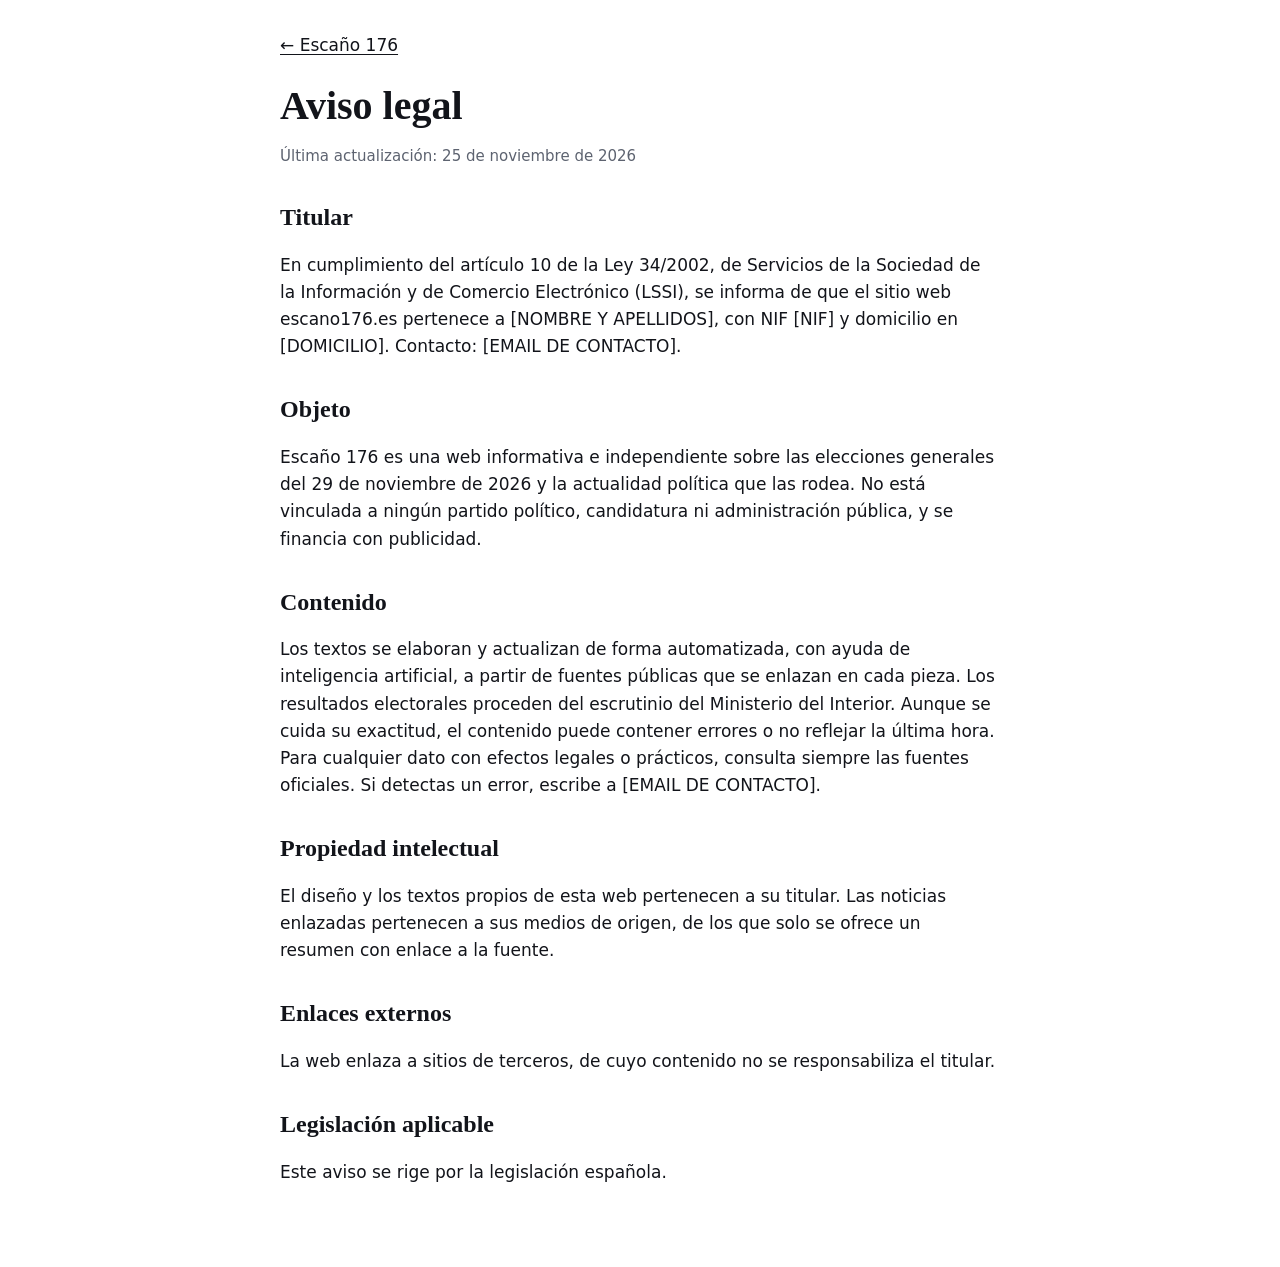
==== aviso-legal.html @ 7b88cfe5 "Publica Escaño 176: web de las elecciones generales del 29N Co-Authored-By: Claude Opus 5.5 <noreply" ====
<!DOCTYPE html>
<html lang="es">
<head>
<meta charset="utf-8">
<meta name="viewport" content="width=device-width, initial-scale=1">
<title>Aviso legal · Escaño 176</title>
<link rel="canonical" href="https://escano176.es/aviso-legal.html">
<!-- ADSENSE-HEAD: aquí irá el código de AdSense cuando haya ID de editor -->
<style>
:root{color-scheme:light dark;--bg:light-dark(#fff,#111318);--ink:light-dark(#12141a,#eceef2);--mute:light-dark(#5d6370,#9aa1ad)}
body{margin:0;background:var(--bg);color:var(--ink);font:17px/1.6 "Public Sans",system-ui,sans-serif}
main{max-width:720px;margin:0 auto;padding:32px max(5vw,16px) 64px}
h1,h2{font-family:Newsreader,Georgia,serif;line-height:1.15}h1{font-size:40px;margin:24px 0 8px}h2{font-size:24px;margin-top:36px}
a{color:inherit;text-underline-offset:3px}.mute{color:var(--mute);font-size:15px}
</style>
</head>
<body>
<main>
<a href="/">← Escaño 176</a>
<h1>Aviso legal</h1>
<p class="mute">Última actualización: 25 de noviembre de 2026</p>

<h2>Titular</h2>
<p>En cumplimiento del artículo 10 de la Ley 34/2002, de Servicios de la Sociedad de la Información y de Comercio Electrónico (LSSI), se informa de que el sitio web escano176.es pertenece a [NOMBRE Y APELLIDOS], con NIF [NIF] y domicilio en [DOMICILIO]. Contacto: [EMAIL DE CONTACTO].</p>

<h2>Objeto</h2>
<p>Escaño 176 es una web informativa e independiente sobre las elecciones generales del 29 de noviembre de 2026 y la actualidad política que las rodea. No está vinculada a ningún partido político, candidatura ni administración pública, y se financia con publicidad.</p>

<h2>Contenido</h2>
<p>Los textos se elaboran y actualizan de forma automatizada, con ayuda de inteligencia artificial, a partir de fuentes públicas que se enlazan en cada pieza. Los resultados electorales proceden del escrutinio del Ministerio del Interior. Aunque se cuida su exactitud, el contenido puede contener errores o no reflejar la última hora. Para cualquier dato con efectos legales o prácticos, consulta siempre las fuentes oficiales. Si detectas un error, escribe a [EMAIL DE CONTACTO].</p>

<h2>Propiedad intelectual</h2>
<p>El diseño y los textos propios de esta web pertenecen a su titular. Las noticias enlazadas pertenecen a sus medios de origen, de los que solo se ofrece un resumen con enlace a la fuente.</p>

<h2>Enlaces externos</h2>
<p>La web enlaza a sitios de terceros, de cuyo contenido no se responsabiliza el titular.</p>

<h2>Legislación aplicable</h2>
<p>Este aviso se rige por la legislación española.</p>
</main>
</body>
</html>
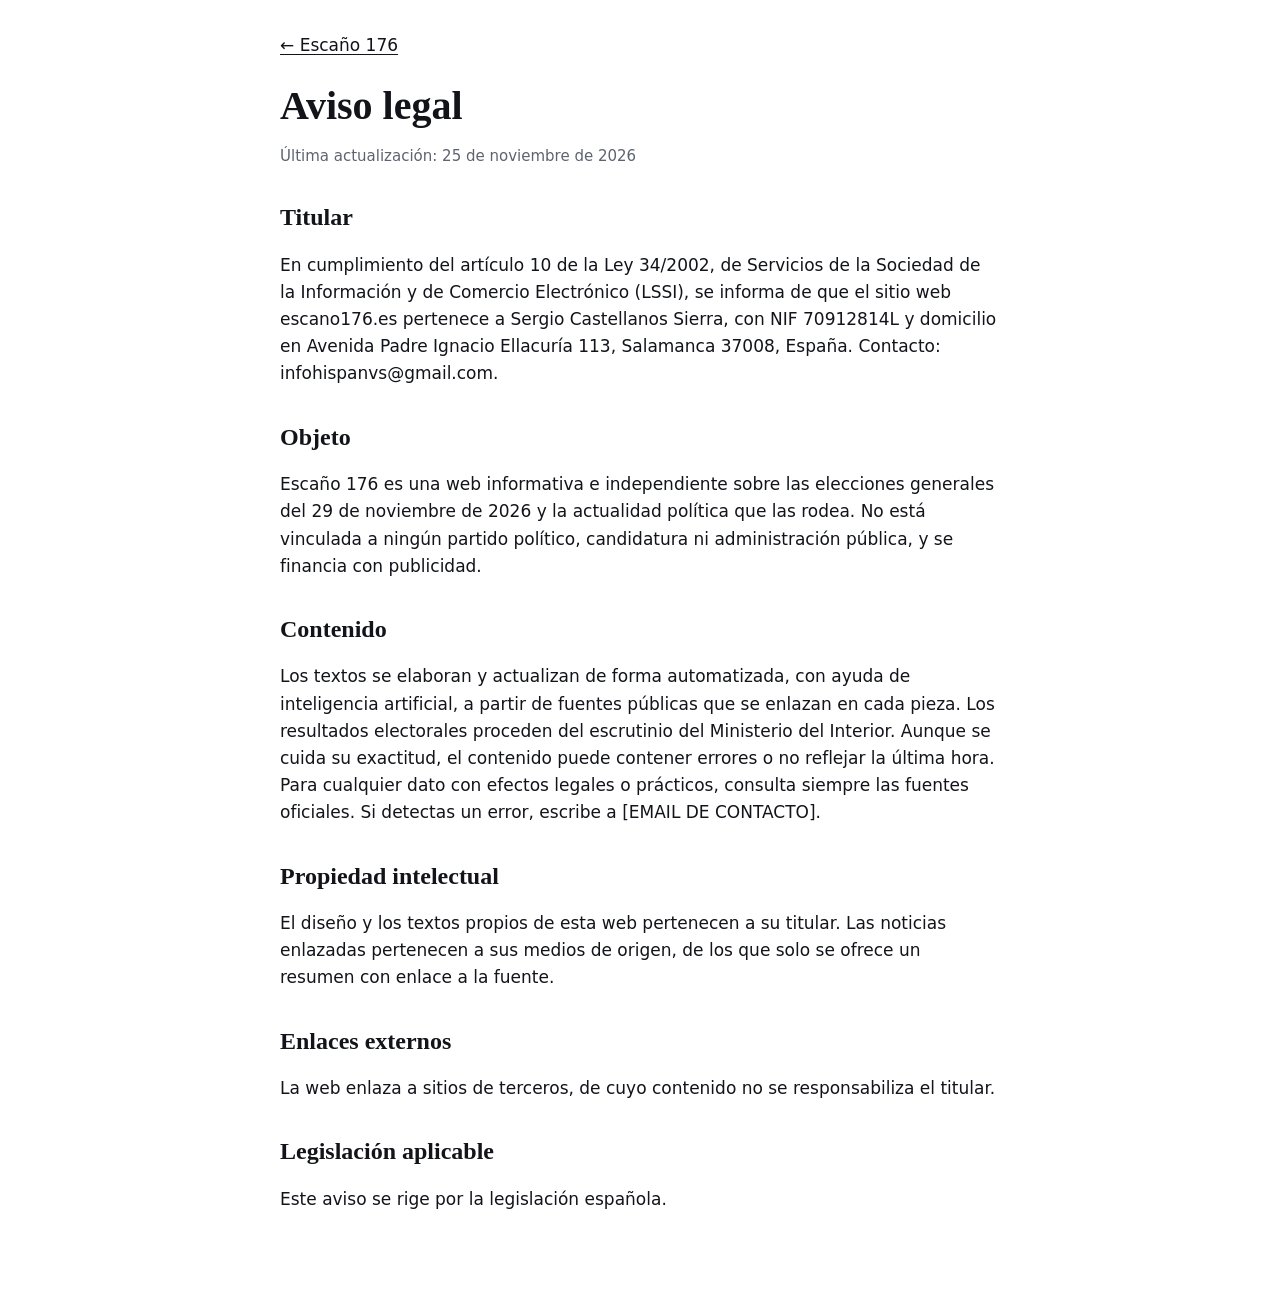
==== commit 9944f9ee: "Update aviso-legal.html" ====
--- a/aviso-legal.html
+++ b/aviso-legal.html
@@ -5,7 +5,7 @@
 <meta name="viewport" content="width=device-width, initial-scale=1">
 <title>Aviso legal · Escaño 176</title>
 <link rel="canonical" href="https://escano176.es/aviso-legal.html">
-<!-- ADSENSE-HEAD: aquí irá el código de AdSense cuando haya ID de editor -->
+<script async src="https://pagead2.googlesyndication.com/pagead/js/adsbygoogle.js?client=ca-pub-5829947072696022" crossorigin="anonymous"></script>
 <style>
 :root{color-scheme:light dark;--bg:light-dark(#fff,#111318);--ink:light-dark(#12141a,#eceef2);--mute:light-dark(#5d6370,#9aa1ad)}
 body{margin:0;background:var(--bg);color:var(--ink);font:17px/1.6 "Public Sans",system-ui,sans-serif}
@@ -21,7 +21,7 @@
 <p class="mute">Última actualización: 25 de noviembre de 2026</p>
 
 <h2>Titular</h2>
-<p>En cumplimiento del artículo 10 de la Ley 34/2002, de Servicios de la Sociedad de la Información y de Comercio Electrónico (LSSI), se informa de que el sitio web escano176.es pertenece a [NOMBRE Y APELLIDOS], con NIF [NIF] y domicilio en [DOMICILIO]. Contacto: [EMAIL DE CONTACTO].</p>
+<p>En cumplimiento del artículo 10 de la Ley 34/2002, de Servicios de la Sociedad de la Información y de Comercio Electrónico (LSSI), se informa de que el sitio web escano176.es pertenece a Sergio Castellanos Sierra, con NIF 70912814L y domicilio en Avenida Padre Ignacio Ellacuría 113, Salamanca 37008, España. Contacto: infohispanvs@gmail.com.</p>
 
 <h2>Objeto</h2>
 <p>Escaño 176 es una web informativa e independiente sobre las elecciones generales del 29 de noviembre de 2026 y la actualidad política que las rodea. No está vinculada a ningún partido político, candidatura ni administración pública, y se financia con publicidad.</p>
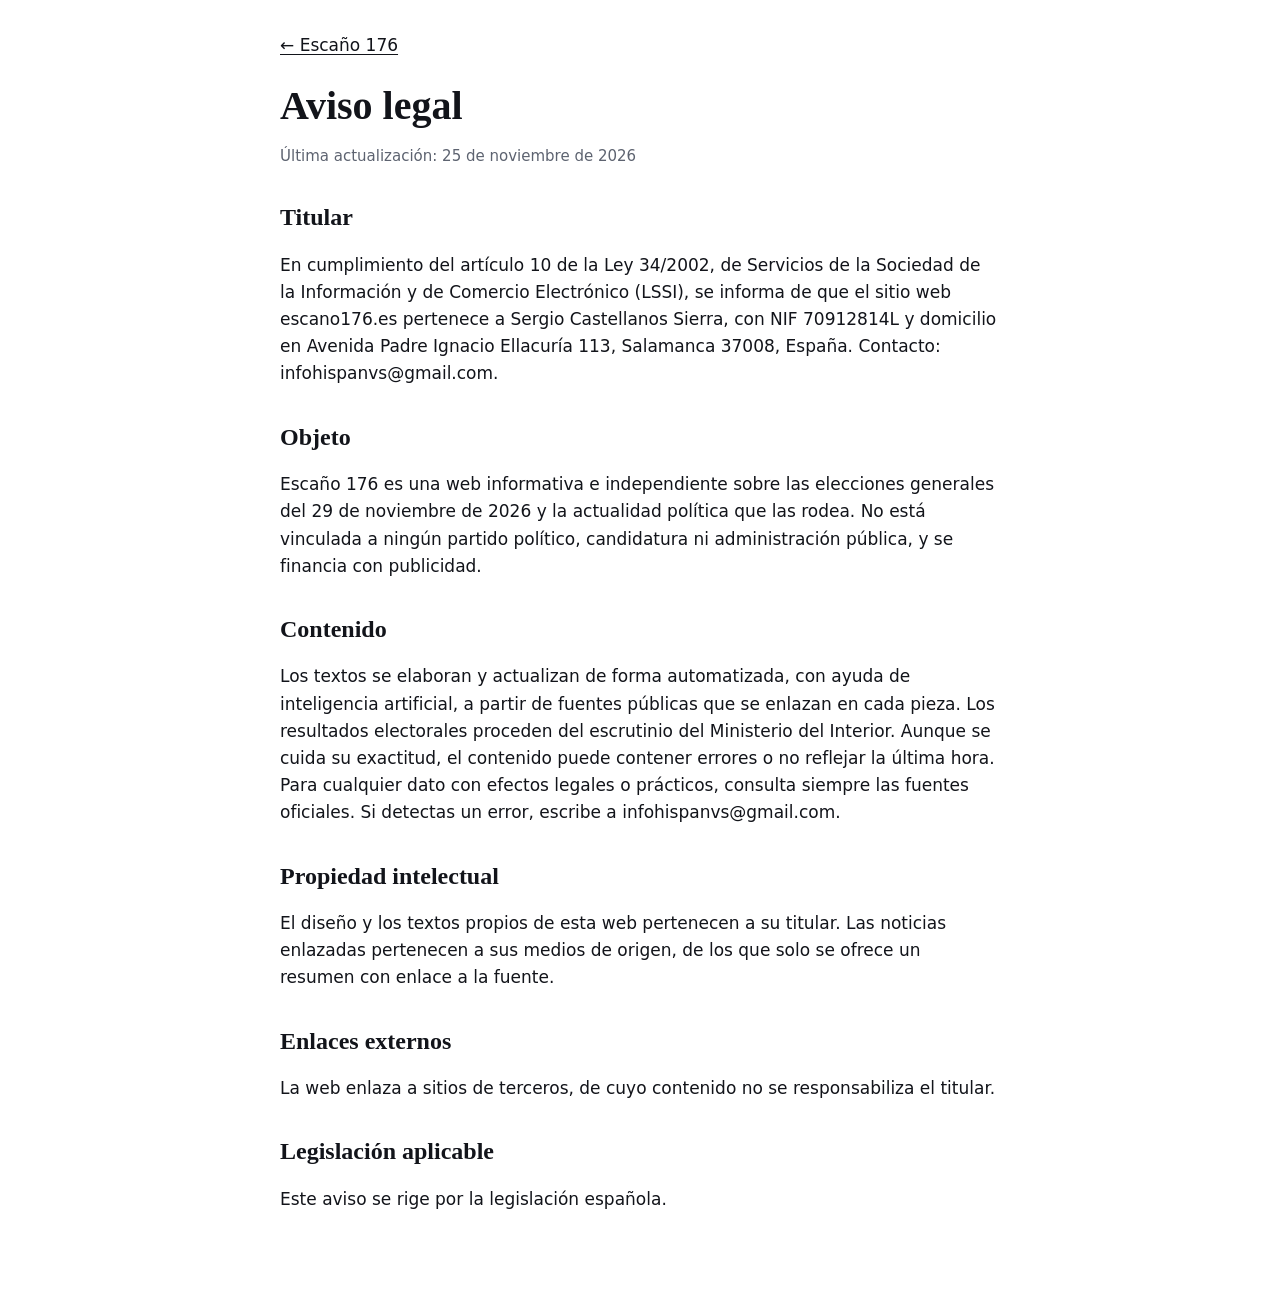
==== commit c4649ca9: "Update aviso-legal.html" ====
--- a/aviso-legal.html
+++ b/aviso-legal.html
@@ -27,7 +27,7 @@
 <p>Escaño 176 es una web informativa e independiente sobre las elecciones generales del 29 de noviembre de 2026 y la actualidad política que las rodea. No está vinculada a ningún partido político, candidatura ni administración pública, y se financia con publicidad.</p>
 
 <h2>Contenido</h2>
-<p>Los textos se elaboran y actualizan de forma automatizada, con ayuda de inteligencia artificial, a partir de fuentes públicas que se enlazan en cada pieza. Los resultados electorales proceden del escrutinio del Ministerio del Interior. Aunque se cuida su exactitud, el contenido puede contener errores o no reflejar la última hora. Para cualquier dato con efectos legales o prácticos, consulta siempre las fuentes oficiales. Si detectas un error, escribe a [EMAIL DE CONTACTO].</p>
+<p>Los textos se elaboran y actualizan de forma automatizada, con ayuda de inteligencia artificial, a partir de fuentes públicas que se enlazan en cada pieza. Los resultados electorales proceden del escrutinio del Ministerio del Interior. Aunque se cuida su exactitud, el contenido puede contener errores o no reflejar la última hora. Para cualquier dato con efectos legales o prácticos, consulta siempre las fuentes oficiales. Si detectas un error, escribe a infohispanvs@gmail.com.</p>
 
 <h2>Propiedad intelectual</h2>
 <p>El diseño y los textos propios de esta web pertenecen a su titular. Las noticias enlazadas pertenecen a sus medios de origen, de los que solo se ofrece un resumen con enlace a la fuente.</p>
